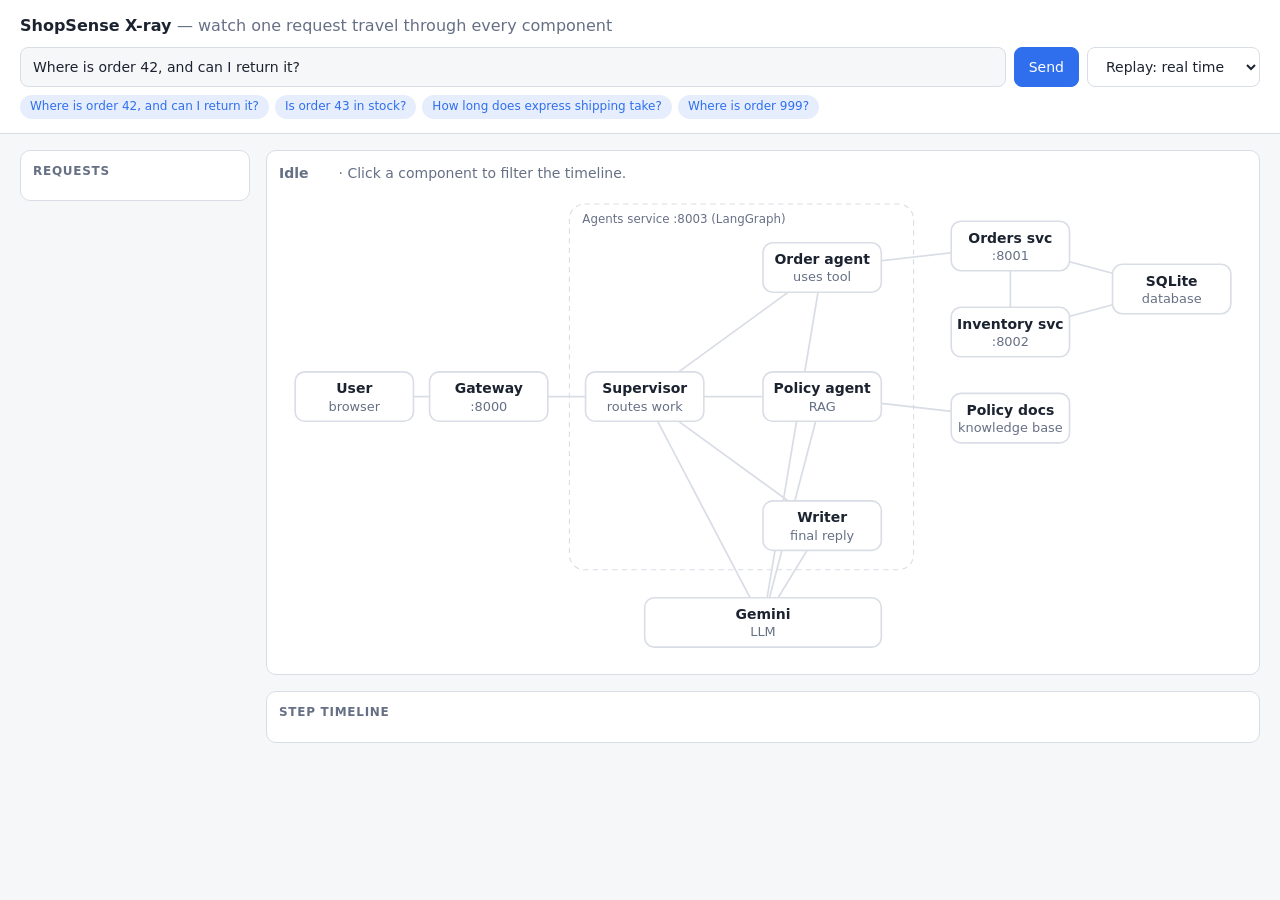
==== ui/index.html @ 1c5dbb37 "feat(ui): show the OpenTelemetry trace id with an open-in-Grafana link" ====
<!doctype html>
<html lang="en">
<head>
<meta charset="utf-8">
<meta name="viewport" content="width=device-width, initial-scale=1">
<title>ShopSense X-ray</title>
<style>
  :root {
    --bg: #f6f7f9; --panel: #ffffff; --ink: #1c2330; --muted: #667085; --line: #d9dde5;
    --accent: #2f6fed; --accent-soft: #e6eefd; --ok: #1a8f5b; --ok-soft: #e3f5ec;
    --err: #c8372d; --err-soft: #fdeceb; --warn: #b7791f;
  }
  @media (prefers-color-scheme: dark) {
    :root {
      --bg: #12151b; --panel: #1b1f27; --ink: #e6e9ef; --muted: #98a1b3; --line: #313845;
      --accent: #6a9bff; --accent-soft: #1e2b47; --ok: #4cc38a; --ok-soft: #173326;
      --err: #ff7b72; --err-soft: #3a1f1d; --warn: #e3b341;
    }
  }
  * { box-sizing: border-box; }
  body { margin: 0; background: var(--bg); color: var(--ink);
         font: 14px/1.45 system-ui, -apple-system, "Segoe UI", sans-serif; }
  header { padding: 14px 20px; background: var(--panel); border-bottom: 1px solid var(--line); }
  h1 { font-size: 16px; margin: 0 0 10px; }
  h1 span { color: var(--muted); font-weight: 400; }
  form { display: flex; gap: 8px; flex-wrap: wrap; }
  input[type=text] { flex: 1 1 320px; padding: 9px 12px; border-radius: 8px; border: 1px solid var(--line);
                     background: var(--bg); color: var(--ink); font: inherit; }
  button, select { padding: 9px 14px; border-radius: 8px; border: 1px solid var(--line);
                   background: var(--panel); color: var(--ink); font: inherit; cursor: pointer; }
  button.primary { background: var(--accent); border-color: var(--accent); color: #fff; }
  button:disabled { opacity: .55; cursor: default; }
  .chips { margin-top: 8px; display: flex; gap: 6px; flex-wrap: wrap; }
  .chip { font-size: 12px; padding: 3px 10px; border-radius: 99px; background: var(--accent-soft);
          color: var(--accent); border: 0; cursor: pointer; }
  main { display: grid; grid-template-columns: 230px 1fr; gap: 16px; padding: 16px 20px; align-items: start; }
  @media (max-width: 860px) { main { grid-template-columns: 1fr; } }
  .panel { background: var(--panel); border: 1px solid var(--line); border-radius: 10px; padding: 12px; }
  .panel h2 { font-size: 12px; text-transform: uppercase; letter-spacing: .06em; color: var(--muted); margin: 0 0 8px; }
  #history { list-style: none; margin: 0; padding: 0; max-height: 70vh; overflow: auto; }
  #history li { padding: 7px 8px; border-radius: 6px; cursor: pointer; border: 1px solid transparent; }
  #history li:hover { background: var(--bg); }
  #history li.current { background: var(--accent-soft); border-color: var(--accent); }
  #history small { color: var(--muted); display: block; }
  .stack { display: grid; gap: 16px; min-width: 0; }
  .bar { display: flex; gap: 10px; align-items: center; flex-wrap: wrap; margin-bottom: 6px; color: var(--muted); }
  #status { font-weight: 600; }
  svg { width: 100%; height: auto; display: block; }
  .group { fill: none; stroke: var(--line); stroke-dasharray: 5 4; }
  .group-label { fill: var(--muted); font-size: 11px; }
  .edge { stroke: var(--line); stroke-width: 1.6; fill: none; }
  .edge.hot { stroke: var(--accent); stroke-width: 2.4; }
  .edge.now { stroke-dasharray: 6 5; animation: flow .5s linear infinite; }
  @keyframes flow { to { stroke-dashoffset: -11; } }
  .node rect { fill: var(--panel); stroke: var(--line); stroke-width: 1.5; rx: 9; transition: all .2s; }
  .node text { fill: var(--muted); font-size: 12px; text-anchor: middle; pointer-events: none; }
  .node text.t { fill: var(--ink); font-weight: 600; font-size: 13px; }
  .node { cursor: pointer; }
  .node.done rect { fill: var(--ok-soft); stroke: var(--ok); }
  .node.active rect { fill: var(--accent-soft); stroke: var(--accent); stroke-width: 2.5; animation: pulse 1s ease-in-out infinite; }
  .node.error rect { fill: var(--err-soft); stroke: var(--err); }
  .node.filter rect { stroke-width: 3; stroke: var(--warn); }
  @keyframes pulse { 50% { stroke-opacity: .35; } }
  #answer { display: none; border-left: 4px solid var(--ok); }
  #answer.error { border-color: var(--err); }
  #answer p { margin: 0; white-space: pre-wrap; }
  #timeline { display: grid; gap: 6px; }
  details.card { border: 1px solid var(--line); border-left: 4px solid var(--line); border-radius: 8px; background: var(--bg); }
  details.card.running { border-left-color: var(--accent); }
  details.card.finished { border-left-color: var(--ok); }
  details.card.failed { border-left-color: var(--err); }
  details.card.hidden { display: none; }
  details.card summary { padding: 7px 10px; cursor: pointer; display: flex; gap: 10px; align-items: baseline; flex-wrap: wrap; }
  .t0 { color: var(--muted); font-variant-numeric: tabular-nums; min-width: 52px; }
  .who { font-weight: 600; }
  .badge { font-size: 11px; padding: 1px 8px; border-radius: 99px; background: var(--accent-soft); color: var(--accent); }
  .badge.next { background: var(--ok-soft); color: var(--ok); font-size: 12px; font-weight: 600; }
  .dur { color: var(--muted); margin-left: auto; font-variant-numeric: tabular-nums; }
  .sum { color: var(--muted); flex-basis: 100%; padding-left: 62px; overflow-wrap: anywhere; }
  .detail { padding: 0 10px 10px; display: grid; gap: 8px; }
  .detail h3 { margin: 0; font-size: 11px; text-transform: uppercase; letter-spacing: .06em; color: var(--muted); }
  pre { margin: 0; padding: 8px; background: var(--panel); border: 1px solid var(--line); border-radius: 6px;
        overflow: auto; max-height: 260px; font-size: 12px; white-space: pre-wrap; overflow-wrap: anywhere; }
  .empty { color: var(--muted); padding: 8px; }
</style>
</head>
<body>
<header>
  <h1>ShopSense X-ray <span>— watch one request travel through every component</span></h1>
  <form id="ask">
    <input id="q" type="text" placeholder="Ask a support question…" value="Where is order 42, and can I return it?" autocomplete="off">
    <button class="primary" id="go" type="submit">Send</button>
    <select id="speed" title="Replay speed">
      <option value="0">Replay: instant</option>
      <option value="1" selected>Replay: real time</option>
      <option value="3">Replay: slow (3×)</option>
    </select>
  </form>
  <div class="chips" id="chips"></div>
</header>

<main>
  <aside class="panel">
    <h2>Requests</h2>
    <ul id="history"></ul>
  </aside>

  <div class="stack">
    <section class="panel">
      <div class="bar"><span id="status">Idle</span><span id="clock"></span><span id="trace"></span>
        <span>· Click a component to filter the timeline.</span></div>
      <svg id="graph" viewBox="0 0 900 440" role="img" aria-label="Architecture graph"></svg>
    </section>

    <section class="panel" id="answer"><h2 id="answer-title">Final answer</h2><p id="answer-text"></p></section>

    <section class="panel">
      <h2>Step timeline</h2>
      <div id="timeline"><div class="empty">Send a question to see each step appear here.</div></div>
    </section>
  </div>
</main>

<script>
// ---------- Static description of the architecture (ids match the `component` field of events) ----------
const NODES = {
  user:         { x: 15,  y: 170, label: "User",          sub: "browser" },
  gateway:      { x: 140, y: 170, label: "Gateway",       sub: ":8000" },
  supervisor:   { x: 285, y: 170, label: "Supervisor",    sub: "routes work" },
  order_agent:  { x: 450, y: 50,  label: "Order agent",   sub: "uses tool" },
  policy_agent: { x: 450, y: 170, label: "Policy agent",  sub: "RAG" },
  writer:       { x: 450, y: 290, label: "Writer",        sub: "final reply" },
  gemini:       { x: 340, y: 380, label: "Gemini",        sub: "LLM", wide: true },
  kb:           { x: 625, y: 190, label: "Policy docs",   sub: "knowledge base" },
  orders:       { x: 625, y: 30,  label: "Orders svc",    sub: ":8001" },
  inventory:    { x: 625, y: 110, label: "Inventory svc", sub: ":8002" },
  sqlite:       { x: 775, y: 70,  label: "SQLite",        sub: "database" },
};
const W = 110, H = 46;
const EDGES = [
  "user>gateway", "gateway>supervisor", "supervisor>order_agent", "supervisor>policy_agent", "supervisor>writer",
  "order_agent>orders", "orders>inventory", "orders>sqlite", "inventory>sqlite", "policy_agent>kb",
  "supervisor>gemini", "order_agent>gemini", "policy_agent>gemini", "writer>gemini",
];
const KIND_LABEL = { step_start: "step", step_end: "step", step_error: "error", llm_call: "LLM call",
                     tool_call: "tool call", retrieval: "retrieval", db_read: "DB read",
                     request_done: "done", request_error: "failed" };

const GRAFANA = "http://localhost:3000";   // Grafana runs in Docker on this computer (Phase 2)
const $ = (id) => document.getElementById(id);
const svgNS = "http://www.w3.org/2000/svg";
const sleep = (ms) => new Promise((r) => setTimeout(r, ms));
const center = (id) => { const n = NODES[id], w = n.wide ? 220 : W; return [n.x + w / 2, n.y + H / 2]; };

// ---------- Graph drawing ----------
function el(name, attrs = {}, parent) {
  const e = document.createElementNS(svgNS, name);
  for (const [k, v] of Object.entries(attrs)) e.setAttribute(k, v);
  if (parent) parent.appendChild(e);
  return e;
}
function drawGraph() {
  const svg = $("graph"); svg.replaceChildren();
  el("rect", { class: "group", x: 270, y: 14, width: 320, height: 340, rx: 14 }, svg);
  el("text", { class: "group-label", x: 282, y: 32 }, svg).textContent = "Agents service  :8003  (LangGraph)";
  for (const key of EDGES) {
    const [a, b] = key.split(">"), [x1, y1] = center(a), [x2, y2] = center(b);
    el("line", { class: "edge", id: "edge-" + key.replace(">", "-"), x1, y1, x2, y2 }, svg);
  }
  for (const [id, n] of Object.entries(NODES)) {
    const g = el("g", { class: "node", id: "node-" + id }, svg);
    const w = n.wide ? 220 : W;
    el("rect", { x: n.x, y: n.y, width: w, height: H }, g);
    el("text", { class: "t", x: n.x + w / 2, y: n.y + 20 }, g).textContent = n.label;
    el("text", { x: n.x + w / 2, y: n.y + 36 }, g).textContent = n.sub;
    g.addEventListener("click", () => toggleFilter(id));
  }
}
function lightEdge(from, to) {
  if (!from || !to) return;
  const e = $("edge-" + from + "-" + to) || $("edge-" + to + "-" + from);
  if (!e) return;
  e.classList.add("hot", "now");
  setTimeout(() => e.classList.remove("now"), 1400);
}
function nodeState(id, state, on = true) { $("node-" + id)?.classList.toggle(state, on); }

// ---------- View state for one request ----------
let view = null;
function resetView(question) {
  view = { t0: null, running: {}, cards: {}, filter: null, question };
  drawGraph();
  $("timeline").replaceChildren();
  $("answer").style.display = "none"; $("answer").classList.remove("error");
  $("clock").textContent = ""; $("trace").replaceChildren();
}
function toggleFilter(id) {
  view.filter = view.filter === id ? null : id;
  document.querySelectorAll(".node").forEach((n) => n.classList.toggle("filter", n.id === "node-" + view.filter));
  document.querySelectorAll("details.card").forEach((c) => c.classList.toggle("hidden", !!view.filter && c.dataset.component !== view.filter));
}

// ---------- Timeline cards ----------
const pretty = (o) => JSON.stringify(o, null, 2);
const clip = (s, n = 140) => (s.length > n ? s.slice(0, n) + "…" : s);

function section(title, obj) {
  const wrap = document.createElement("div");
  const h = document.createElement("h3"); h.textContent = title;
  const pre = document.createElement("pre"); pre.textContent = pretty(obj);
  wrap.append(h, pre); return wrap;
}
function makeCard(ev) {
  const d = document.createElement("details"); d.className = "card running"; d.dataset.component = ev.component;
  const s = document.createElement("summary");
  s.innerHTML = '<span class="t0"></span><span class="who"></span><span class="badge"></span><span class="dur"></span><span class="sum"></span>';
  const body = document.createElement("div"); body.className = "detail";
  d.append(s, body);
  $("timeline").appendChild(d);
  d.scrollIntoView({ block: "nearest" });
  return d;
}
function fillCard(card, ev, inputPayload) {
  const q = (c) => card.querySelector(c);
  q(".t0").textContent = "+" + ((ev.ts - view.t0)).toFixed(2) + "s";
  q(".who").textContent = NODES[ev.component]?.label ?? ev.component;
  q(".badge").textContent = KIND_LABEL[ev.kind] ?? ev.kind;
  q(".dur").textContent = ev.duration_ms != null ? Math.round(ev.duration_ms) + " ms" : "";
  const p = ev.payload || {};
  q(".sum").textContent = clip(p.summary || p.answer || p.error || "");
  if (ev.component === "supervisor" && p.next_step) {
    const b = document.createElement("span"); b.className = "badge next"; b.textContent = "→ " + p.next_step;
    q(".badge").after(b);
  }
  const body = card.querySelector(".detail"); body.replaceChildren();
  if (inputPayload) body.appendChild(section("Input", inputPayload));
  body.appendChild(section(inputPayload ? "Output" : "Data", p));
  if (ev.caller) { const c = document.createElement("h3"); c.textContent = "Called by: " + ev.caller; body.appendChild(c); }
}

// ---------- Link to the OpenTelemetry trace of this request ----------
function showTrace(traceId) {
  const pane = { a: { datasource: "tempo", range: { from: "now-6h", to: "now" },
    queries: [{ refId: "A", datasource: { type: "tempo", uid: "tempo" }, queryType: "traceql", query: traceId }] } };
  const url = GRAFANA + "/explore?schemaVersion=1&orgId=1&panes=" + encodeURIComponent(JSON.stringify(pane));
  const a = document.createElement("a");
  a.href = url; a.target = "_blank"; a.rel = "noopener";
  a.textContent = "trace " + traceId.slice(0, 8) + "… ↗ open in Grafana";
  $("trace").replaceChildren(" · ", a);
}

// ---------- Apply one event to the view ----------
function apply(ev) {
  if (view.t0 === null) view.t0 = ev.ts;
  $("clock").textContent = "elapsed " + (ev.ts - view.t0).toFixed(2) + "s";
  const id = ev.component;
  if (ev.payload && ev.payload.trace_id) showTrace(ev.payload.trace_id);
  lightEdge(ev.caller, id);

  if (ev.kind === "step_start") {
    view.running[id] = (view.running[id] || 0) + 1;
    nodeState(id, "active");
    const card = makeCard(ev); view.cards[ev.span_id] = { card, input: ev.payload };
    fillCard(card, ev, null); card.querySelector(".dur").textContent = "running…";
    if (view.filter && view.filter !== id) card.classList.add("hidden");
  } else if (ev.kind === "step_end" || ev.kind === "step_error") {
    const failed = ev.kind === "step_error";
    view.running[id] = Math.max(0, (view.running[id] || 1) - 1);
    if (!view.running[id]) nodeState(id, "active", false);
    nodeState(id, failed ? "error" : "done");
    const entry = view.cards[ev.span_id];
    if (entry) {
      entry.card.classList.remove("running"); entry.card.classList.add(failed ? "failed" : "finished");
      fillCard(entry.card, ev, entry.input);
    }
  } else if (ev.kind === "request_done") {
    nodeState("user", "done");
    $("answer-title").textContent = "Final answer"; $("answer-text").textContent = ev.payload.answer;
    $("answer").style.display = "block";
  } else if (ev.kind === "request_error") {
    $("answer-title").textContent = "Request failed"; $("answer-text").textContent = ev.payload.error;
    $("answer").classList.add("error"); $("answer").style.display = "block";
  } else {   // llm_call, tool_call, retrieval, db_read: instant events
    nodeState(id, "done");
    const card = makeCard(ev); card.classList.replace("running", "finished");
    fillCard(card, ev, null);
    if (view.filter && view.filter !== id) card.classList.add("hidden");
  }
}

// ---------- Live stream and replay ----------
let currentId = null, runToken = 0;

function setStatus(text) { $("status").textContent = text; }

function startLive(requestId, question) {
  const token = ++runToken; currentId = requestId; resetView(question);
  setStatus("Live…"); markCurrent();
  const es = new EventSource("/events/" + requestId + "/stream");
  es.onmessage = (m) => {
    if (token !== runToken) { es.close(); return; }
    const ev = JSON.parse(m.data); apply(ev);
    if (ev.kind === "request_done" || ev.kind === "request_error") {
      setStatus(ev.kind === "request_done" ? "Finished" : "Failed"); loadHistory();
      // Stragglers from other services can still arrive; the server stops the stream shortly after.
      setTimeout(() => es.close(), 3000);
    }
  };
}

async function replay(requestId, question) {
  const token = ++runToken; currentId = requestId; resetView(question); markCurrent();
  const events = await (await fetch("/requests/" + requestId + "/events")).json();
  events.sort((a, b) => a.ts - b.ts);                     // events from different services can arrive out of order
  const scale = Number($("speed").value); setStatus("Replaying…");
  let prev = events[0]?.ts;
  for (const ev of events) {
    if (token !== runToken) return;                       // a newer run took over
    if (scale > 0) await sleep(Math.min((ev.ts - prev) * 1000 * scale, 2500));
    prev = ev.ts; apply(ev);
  }
  setStatus("Replay finished");
}

async function loadHistory() {
  const list = await (await fetch("/requests")).json();
  const ul = $("history"); ul.replaceChildren();
  for (const r of list) {
    const li = document.createElement("li"); li.dataset.id = r.request_id;
    li.innerHTML = "<span></span><small></small>";
    li.firstChild.textContent = clip(r.question || "(no question)", 48);
    li.lastChild.textContent = r.request_id + " · " + r.events + " events" + (r.finished ? "" : " · running");
    li.onclick = () => replay(r.request_id, r.question);
    ul.appendChild(li);
  }
  markCurrent();
}
function markCurrent() {
  document.querySelectorAll("#history li").forEach((li) => li.classList.toggle("current", li.dataset.id === currentId));
}

// ---------- Wiring ----------
$("ask").addEventListener("submit", async (e) => {
  e.preventDefault();
  const question = $("q").value.trim(); if (question.length < 3) return;
  const requestId = "r" + Math.random().toString(36).slice(2, 8);
  startLive(requestId, question);                         // open the stream FIRST…
  $("go").disabled = true;
  try {
    const res = await fetch("/support", { method: "POST", headers: { "Content-Type": "application/json" },
                                          body: JSON.stringify({ question, request_id: requestId }) });
    if (!res.ok) setStatus("Failed (" + res.status + ")");
  } catch { setStatus("Network error"); }
  finally { $("go").disabled = false; loadHistory(); }  // …then send the request
});
for (const text of ["Where is order 42, and can I return it?", "Is order 43 in stock?", "How long does express shipping take?", "Where is order 999?"]) {
  const b = document.createElement("button"); b.type = "button"; b.className = "chip"; b.textContent = text;
  b.onclick = () => { $("q").value = text; $("q").focus(); };
  $("chips").appendChild(b);
}
resetView(""); loadHistory();
</script>
</body>
</html>
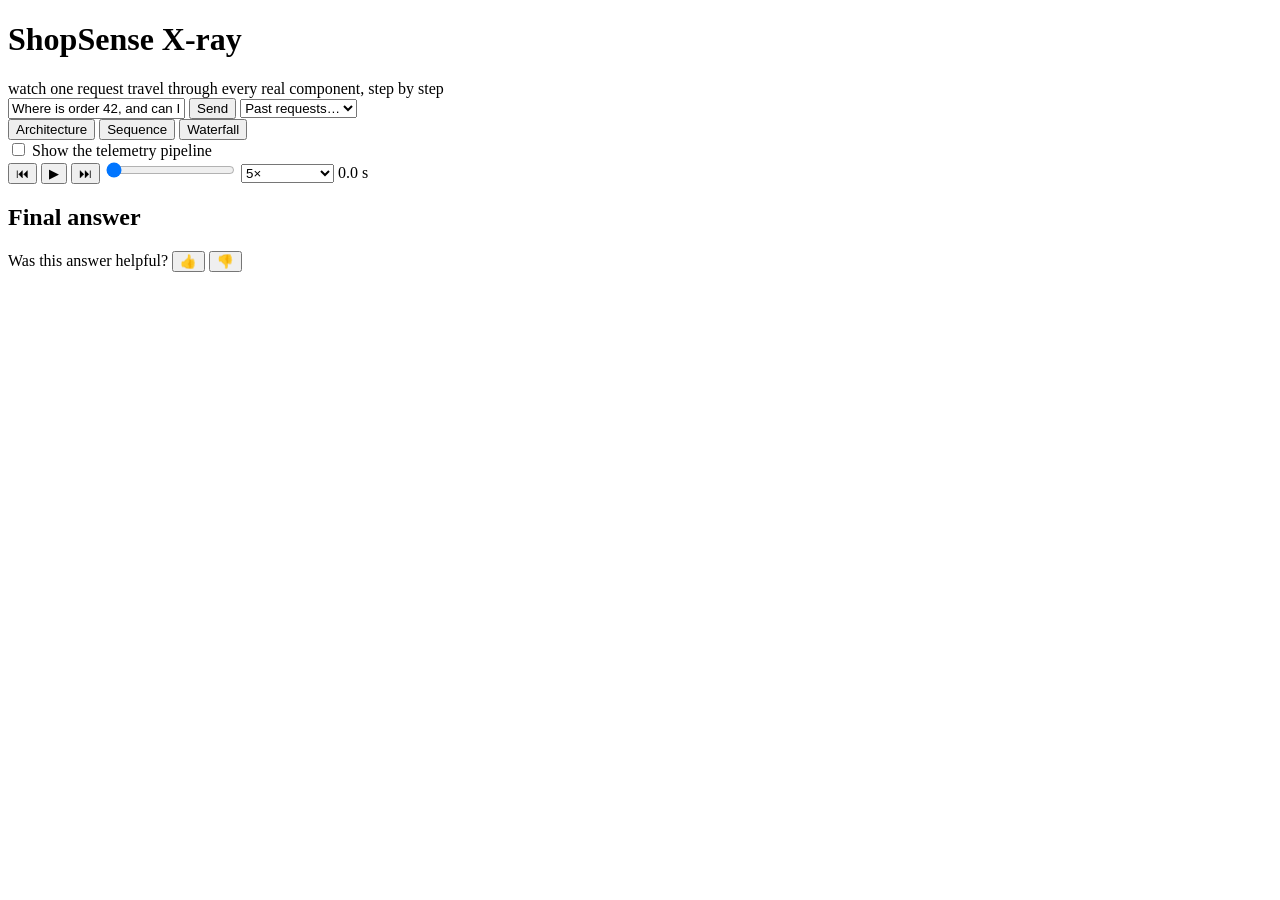
==== commit da42b1e9: "feat(ui-v2): X-ray v2 replaces the original page (the original stays in git history)" ====
--- a/ui/index.html
+++ b/ui/index.html
@@ -4,361 +4,64 @@
 <meta charset="utf-8">
 <meta name="viewport" content="width=device-width, initial-scale=1">
 <title>ShopSense X-ray</title>
-<style>
-  :root {
-    --bg: #f6f7f9; --panel: #ffffff; --ink: #1c2330; --muted: #667085; --line: #d9dde5;
-    --accent: #2f6fed; --accent-soft: #e6eefd; --ok: #1a8f5b; --ok-soft: #e3f5ec;
-    --err: #c8372d; --err-soft: #fdeceb; --warn: #b7791f;
-  }
-  @media (prefers-color-scheme: dark) {
-    :root {
-      --bg: #12151b; --panel: #1b1f27; --ink: #e6e9ef; --muted: #98a1b3; --line: #313845;
-      --accent: #6a9bff; --accent-soft: #1e2b47; --ok: #4cc38a; --ok-soft: #173326;
-      --err: #ff7b72; --err-soft: #3a1f1d; --warn: #e3b341;
-    }
-  }
-  * { box-sizing: border-box; }
-  body { margin: 0; background: var(--bg); color: var(--ink);
-         font: 14px/1.45 system-ui, -apple-system, "Segoe UI", sans-serif; }
-  header { padding: 14px 20px; background: var(--panel); border-bottom: 1px solid var(--line); }
-  h1 { font-size: 16px; margin: 0 0 10px; }
-  h1 span { color: var(--muted); font-weight: 400; }
-  form { display: flex; gap: 8px; flex-wrap: wrap; }
-  input[type=text] { flex: 1 1 320px; padding: 9px 12px; border-radius: 8px; border: 1px solid var(--line);
-                     background: var(--bg); color: var(--ink); font: inherit; }
-  button, select { padding: 9px 14px; border-radius: 8px; border: 1px solid var(--line);
-                   background: var(--panel); color: var(--ink); font: inherit; cursor: pointer; }
-  button.primary { background: var(--accent); border-color: var(--accent); color: #fff; }
-  button:disabled { opacity: .55; cursor: default; }
-  .chips { margin-top: 8px; display: flex; gap: 6px; flex-wrap: wrap; }
-  .chip { font-size: 12px; padding: 3px 10px; border-radius: 99px; background: var(--accent-soft);
-          color: var(--accent); border: 0; cursor: pointer; }
-  main { display: grid; grid-template-columns: 230px 1fr; gap: 16px; padding: 16px 20px; align-items: start; }
-  @media (max-width: 860px) { main { grid-template-columns: 1fr; } }
-  .panel { background: var(--panel); border: 1px solid var(--line); border-radius: 10px; padding: 12px; }
-  .panel h2 { font-size: 12px; text-transform: uppercase; letter-spacing: .06em; color: var(--muted); margin: 0 0 8px; }
-  #history { list-style: none; margin: 0; padding: 0; max-height: 70vh; overflow: auto; }
-  #history li { padding: 7px 8px; border-radius: 6px; cursor: pointer; border: 1px solid transparent; }
-  #history li:hover { background: var(--bg); }
-  #history li.current { background: var(--accent-soft); border-color: var(--accent); }
-  #history small { color: var(--muted); display: block; }
-  .stack { display: grid; gap: 16px; min-width: 0; }
-  .bar { display: flex; gap: 10px; align-items: center; flex-wrap: wrap; margin-bottom: 6px; color: var(--muted); }
-  #status { font-weight: 600; }
-  svg { width: 100%; height: auto; display: block; }
-  .group { fill: none; stroke: var(--line); stroke-dasharray: 5 4; }
-  .group-label { fill: var(--muted); font-size: 11px; }
-  .edge { stroke: var(--line); stroke-width: 1.6; fill: none; }
-  .edge.hot { stroke: var(--accent); stroke-width: 2.4; }
-  .edge.now { stroke-dasharray: 6 5; animation: flow .5s linear infinite; }
-  @keyframes flow { to { stroke-dashoffset: -11; } }
-  .node rect { fill: var(--panel); stroke: var(--line); stroke-width: 1.5; rx: 9; transition: all .2s; }
-  .node text { fill: var(--muted); font-size: 12px; text-anchor: middle; pointer-events: none; }
-  .node text.t { fill: var(--ink); font-weight: 600; font-size: 13px; }
-  .node { cursor: pointer; }
-  .node.done rect { fill: var(--ok-soft); stroke: var(--ok); }
-  .node.active rect { fill: var(--accent-soft); stroke: var(--accent); stroke-width: 2.5; animation: pulse 1s ease-in-out infinite; }
-  .node.error rect { fill: var(--err-soft); stroke: var(--err); }
-  .node.filter rect { stroke-width: 3; stroke: var(--warn); }
-  @keyframes pulse { 50% { stroke-opacity: .35; } }
-  #answer { display: none; border-left: 4px solid var(--ok); }
-  #answer.error { border-color: var(--err); }
-  #answer p { margin: 0; white-space: pre-wrap; }
-  #timeline { display: grid; gap: 6px; }
-  details.card { border: 1px solid var(--line); border-left: 4px solid var(--line); border-radius: 8px; background: var(--bg); }
-  details.card.running { border-left-color: var(--accent); }
-  details.card.finished { border-left-color: var(--ok); }
-  details.card.failed { border-left-color: var(--err); }
-  details.card.hidden { display: none; }
-  details.card summary { padding: 7px 10px; cursor: pointer; display: flex; gap: 10px; align-items: baseline; flex-wrap: wrap; }
-  .t0 { color: var(--muted); font-variant-numeric: tabular-nums; min-width: 52px; }
-  .who { font-weight: 600; }
-  .badge { font-size: 11px; padding: 1px 8px; border-radius: 99px; background: var(--accent-soft); color: var(--accent); }
-  .badge.next { background: var(--ok-soft); color: var(--ok); font-size: 12px; font-weight: 600; }
-  .dur { color: var(--muted); margin-left: auto; font-variant-numeric: tabular-nums; }
-  .sum { color: var(--muted); flex-basis: 100%; padding-left: 62px; overflow-wrap: anywhere; }
-  .detail { padding: 0 10px 10px; display: grid; gap: 8px; }
-  .detail h3 { margin: 0; font-size: 11px; text-transform: uppercase; letter-spacing: .06em; color: var(--muted); }
-  pre { margin: 0; padding: 8px; background: var(--panel); border: 1px solid var(--line); border-radius: 6px;
-        overflow: auto; max-height: 260px; font-size: 12px; white-space: pre-wrap; overflow-wrap: anywhere; }
-  .empty { color: var(--muted); padding: 8px; }
-</style>
+<link rel="stylesheet" href="/style.css">
 </head>
 <body>
 <header>
-  <h1>ShopSense X-ray <span>— watch one request travel through every component</span></h1>
+  <div class="title">
+    <h1>ShopSense X-ray</h1>
+    <span class="muted">watch one request travel through every real component, step by step</span>
+  </div>
   <form id="ask">
-    <input id="q" type="text" placeholder="Ask a support question…" value="Where is order 42, and can I return it?" autocomplete="off">
-    <button class="primary" id="go" type="submit">Send</button>
-    <select id="speed" title="Replay speed">
-      <option value="0">Replay: instant</option>
-      <option value="1" selected>Replay: real time</option>
-      <option value="3">Replay: slow (3×)</option>
-    </select>
+    <input id="q" type="text" placeholder="Ask a support question…" value="Where is order 42, and can I return it?" autocomplete="off" aria-label="Your question">
+    <button class="btn primary" id="go" type="submit">Send</button>
+    <select id="history-select" class="btn" aria-label="Replay a past request" title="Replay a past request"><option value="">Past requests…</option></select>
   </form>
   <div class="chips" id="chips"></div>
 </header>
 
-<main>
-  <aside class="panel">
-    <h2>Requests</h2>
-    <ul id="history"></ul>
-  </aside>
+<div class="layout">
+  <main>
+    <section class="panel" id="summary" aria-label="Summary of this request"></section>
+    <div id="caption" class="hidden" aria-live="polite"></div>
 
-  <div class="stack">
-    <section class="panel">
-      <div class="bar"><span id="status">Idle</span><span id="clock"></span><span id="trace"></span>
-        <span>· Click a component to filter the timeline.</span></div>
-      <svg id="graph" viewBox="0 0 900 440" role="img" aria-label="Architecture graph"></svg>
+    <section class="panel" id="toolbar">
+      <div class="tabs" id="tabs" role="tablist" aria-label="Choose a view">
+        <button role="tab" data-view="architecture" aria-selected="false" title="The components and the lines between them">Architecture</button>
+        <button role="tab" data-view="sequence" aria-selected="true" title="Who called whom, in order, with timings">Sequence</button>
+        <button role="tab" data-view="waterfall" aria-selected="false" title="Every step as a bar on a shared time axis">Waterfall</button>
+      </div>
+      <label class="opt hidden" id="opt-telemetry-wrap"><input type="checkbox" id="opt-telemetry"> Show the telemetry pipeline</label>
+      <div id="playback">
+        <button class="btn small" id="back" title="Previous call" aria-label="Previous call">⏮</button>
+        <button class="btn small" id="play" title="Play / pause the replay" aria-label="Play or pause">▶</button>
+        <button class="btn small" id="step" title="Next call" aria-label="Next call">⏭</button>
+        <input type="range" id="scrub" min="0" max="1" value="0" aria-label="Replay position">
+        <select id="speed" aria-label="Replay speed" title="Replay speed">
+          <option value="1">1× real time</option>
+          <option value="5" selected>5×</option>
+          <option value="20">20×</option>
+        </select>
+        <span id="clock">0.0 s</span>
+      </div>
     </section>
 
-    <section class="panel" id="answer"><h2 id="answer-title">Final answer</h2><p id="answer-text"></p></section>
+    <div class="workspace">
+      <section class="panel" id="stage" tabindex="0" aria-label="Visualisation of the request"></section>
+      <aside class="panel" id="drawer" aria-live="polite"></aside>
+    </div>
 
-    <section class="panel">
-      <h2>Step timeline</h2>
-      <div id="timeline"><div class="empty">Send a question to see each step appear here.</div></div>
+    <section class="panel hidden" id="answer">
+      <h2 id="answer-title">Final answer</h2>
+      <p id="answer-text"></p>
+      <div class="meta" id="answer-meta"></div>
+      <div id="feedback"><span class="muted">Was this answer helpful?</span>
+        <button class="btn small" type="button" id="fb-up" title="Helpful">👍</button>
+        <button class="btn small" type="button" id="fb-down" title="Not helpful">👎</button>
+        <span class="muted" id="fb-msg"></span></div>
     </section>
-  </div>
-</main>
-
-<script>
-// ---------- Static description of the architecture (ids match the `component` field of events) ----------
-const NODES = {
-  user:         { x: 15,  y: 170, label: "User",          sub: "browser" },
-  gateway:      { x: 140, y: 170, label: "Gateway",       sub: ":8000" },
-  supervisor:   { x: 285, y: 170, label: "Supervisor",    sub: "routes work" },
-  order_agent:  { x: 450, y: 50,  label: "Order agent",   sub: "uses tool" },
-  policy_agent: { x: 450, y: 170, label: "Policy agent",  sub: "RAG" },
-  writer:       { x: 450, y: 290, label: "Writer",        sub: "final reply" },
-  gemini:       { x: 340, y: 380, label: "Gemini",        sub: "LLM", wide: true },
-  kb:           { x: 625, y: 190, label: "Policy docs",   sub: "knowledge base" },
-  orders:       { x: 625, y: 30,  label: "Orders svc",    sub: ":8001" },
-  inventory:    { x: 625, y: 110, label: "Inventory svc", sub: ":8002" },
-  sqlite:       { x: 775, y: 70,  label: "SQLite",        sub: "database" },
-};
-const W = 110, H = 46;
-const EDGES = [
-  "user>gateway", "gateway>supervisor", "supervisor>order_agent", "supervisor>policy_agent", "supervisor>writer",
-  "order_agent>orders", "orders>inventory", "orders>sqlite", "inventory>sqlite", "policy_agent>kb",
-  "supervisor>gemini", "order_agent>gemini", "policy_agent>gemini", "writer>gemini",
-];
-const KIND_LABEL = { step_start: "step", step_end: "step", step_error: "error", llm_call: "LLM call",
-                     tool_call: "tool call", retrieval: "retrieval", db_read: "DB read",
-                     request_done: "done", request_error: "failed" };
-
-const GRAFANA = "http://localhost:3000";   // Grafana runs in Docker on this computer (Phase 2)
-const $ = (id) => document.getElementById(id);
-const svgNS = "http://www.w3.org/2000/svg";
-const sleep = (ms) => new Promise((r) => setTimeout(r, ms));
-const center = (id) => { const n = NODES[id], w = n.wide ? 220 : W; return [n.x + w / 2, n.y + H / 2]; };
-
-// ---------- Graph drawing ----------
-function el(name, attrs = {}, parent) {
-  const e = document.createElementNS(svgNS, name);
-  for (const [k, v] of Object.entries(attrs)) e.setAttribute(k, v);
-  if (parent) parent.appendChild(e);
-  return e;
-}
-function drawGraph() {
-  const svg = $("graph"); svg.replaceChildren();
-  el("rect", { class: "group", x: 270, y: 14, width: 320, height: 340, rx: 14 }, svg);
-  el("text", { class: "group-label", x: 282, y: 32 }, svg).textContent = "Agents service  :8003  (LangGraph)";
-  for (const key of EDGES) {
-    const [a, b] = key.split(">"), [x1, y1] = center(a), [x2, y2] = center(b);
-    el("line", { class: "edge", id: "edge-" + key.replace(">", "-"), x1, y1, x2, y2 }, svg);
-  }
-  for (const [id, n] of Object.entries(NODES)) {
-    const g = el("g", { class: "node", id: "node-" + id }, svg);
-    const w = n.wide ? 220 : W;
-    el("rect", { x: n.x, y: n.y, width: w, height: H }, g);
-    el("text", { class: "t", x: n.x + w / 2, y: n.y + 20 }, g).textContent = n.label;
-    el("text", { x: n.x + w / 2, y: n.y + 36 }, g).textContent = n.sub;
-    g.addEventListener("click", () => toggleFilter(id));
-  }
-}
-function lightEdge(from, to) {
-  if (!from || !to) return;
-  const e = $("edge-" + from + "-" + to) || $("edge-" + to + "-" + from);
-  if (!e) return;
-  e.classList.add("hot", "now");
-  setTimeout(() => e.classList.remove("now"), 1400);
-}
-function nodeState(id, state, on = true) { $("node-" + id)?.classList.toggle(state, on); }
-
-// ---------- View state for one request ----------
-let view = null;
-function resetView(question) {
-  view = { t0: null, running: {}, cards: {}, filter: null, question };
-  drawGraph();
-  $("timeline").replaceChildren();
-  $("answer").style.display = "none"; $("answer").classList.remove("error");
-  $("clock").textContent = ""; $("trace").replaceChildren();
-}
-function toggleFilter(id) {
-  view.filter = view.filter === id ? null : id;
-  document.querySelectorAll(".node").forEach((n) => n.classList.toggle("filter", n.id === "node-" + view.filter));
-  document.querySelectorAll("details.card").forEach((c) => c.classList.toggle("hidden", !!view.filter && c.dataset.component !== view.filter));
-}
-
-// ---------- Timeline cards ----------
-const pretty = (o) => JSON.stringify(o, null, 2);
-const clip = (s, n = 140) => (s.length > n ? s.slice(0, n) + "…" : s);
-
-function section(title, obj) {
-  const wrap = document.createElement("div");
-  const h = document.createElement("h3"); h.textContent = title;
-  const pre = document.createElement("pre"); pre.textContent = pretty(obj);
-  wrap.append(h, pre); return wrap;
-}
-function makeCard(ev) {
-  const d = document.createElement("details"); d.className = "card running"; d.dataset.component = ev.component;
-  const s = document.createElement("summary");
-  s.innerHTML = '<span class="t0"></span><span class="who"></span><span class="badge"></span><span class="dur"></span><span class="sum"></span>';
-  const body = document.createElement("div"); body.className = "detail";
-  d.append(s, body);
-  $("timeline").appendChild(d);
-  d.scrollIntoView({ block: "nearest" });
-  return d;
-}
-function fillCard(card, ev, inputPayload) {
-  const q = (c) => card.querySelector(c);
-  q(".t0").textContent = "+" + ((ev.ts - view.t0)).toFixed(2) + "s";
-  q(".who").textContent = NODES[ev.component]?.label ?? ev.component;
-  q(".badge").textContent = KIND_LABEL[ev.kind] ?? ev.kind;
-  q(".dur").textContent = ev.duration_ms != null ? Math.round(ev.duration_ms) + " ms" : "";
-  const p = ev.payload || {};
-  q(".sum").textContent = clip(p.summary || p.answer || p.error || "");
-  if (ev.component === "supervisor" && p.next_step) {
-    const b = document.createElement("span"); b.className = "badge next"; b.textContent = "→ " + p.next_step;
-    q(".badge").after(b);
-  }
-  const body = card.querySelector(".detail"); body.replaceChildren();
-  if (inputPayload) body.appendChild(section("Input", inputPayload));
-  body.appendChild(section(inputPayload ? "Output" : "Data", p));
-  if (ev.caller) { const c = document.createElement("h3"); c.textContent = "Called by: " + ev.caller; body.appendChild(c); }
-}
-
-// ---------- Link to the OpenTelemetry trace of this request ----------
-function showTrace(traceId) {
-  const pane = { a: { datasource: "tempo", range: { from: "now-6h", to: "now" },
-    queries: [{ refId: "A", datasource: { type: "tempo", uid: "tempo" }, queryType: "traceql", query: traceId }] } };
-  const url = GRAFANA + "/explore?schemaVersion=1&orgId=1&panes=" + encodeURIComponent(JSON.stringify(pane));
-  const a = document.createElement("a");
-  a.href = url; a.target = "_blank"; a.rel = "noopener";
-  a.textContent = "trace " + traceId.slice(0, 8) + "… ↗ open in Grafana";
-  $("trace").replaceChildren(" · ", a);
-}
-
-// ---------- Apply one event to the view ----------
-function apply(ev) {
-  if (view.t0 === null) view.t0 = ev.ts;
-  $("clock").textContent = "elapsed " + (ev.ts - view.t0).toFixed(2) + "s";
-  const id = ev.component;
-  if (ev.payload && ev.payload.trace_id) showTrace(ev.payload.trace_id);
-  lightEdge(ev.caller, id);
-
-  if (ev.kind === "step_start") {
-    view.running[id] = (view.running[id] || 0) + 1;
-    nodeState(id, "active");
-    const card = makeCard(ev); view.cards[ev.span_id] = { card, input: ev.payload };
-    fillCard(card, ev, null); card.querySelector(".dur").textContent = "running…";
-    if (view.filter && view.filter !== id) card.classList.add("hidden");
-  } else if (ev.kind === "step_end" || ev.kind === "step_error") {
-    const failed = ev.kind === "step_error";
-    view.running[id] = Math.max(0, (view.running[id] || 1) - 1);
-    if (!view.running[id]) nodeState(id, "active", false);
-    nodeState(id, failed ? "error" : "done");
-    const entry = view.cards[ev.span_id];
-    if (entry) {
-      entry.card.classList.remove("running"); entry.card.classList.add(failed ? "failed" : "finished");
-      fillCard(entry.card, ev, entry.input);
-    }
-  } else if (ev.kind === "request_done") {
-    nodeState("user", "done");
-    $("answer-title").textContent = "Final answer"; $("answer-text").textContent = ev.payload.answer;
-    $("answer").style.display = "block";
-  } else if (ev.kind === "request_error") {
-    $("answer-title").textContent = "Request failed"; $("answer-text").textContent = ev.payload.error;
-    $("answer").classList.add("error"); $("answer").style.display = "block";
-  } else {   // llm_call, tool_call, retrieval, db_read: instant events
-    nodeState(id, "done");
-    const card = makeCard(ev); card.classList.replace("running", "finished");
-    fillCard(card, ev, null);
-    if (view.filter && view.filter !== id) card.classList.add("hidden");
-  }
-}
-
-// ---------- Live stream and replay ----------
-let currentId = null, runToken = 0;
-
-function setStatus(text) { $("status").textContent = text; }
-
-function startLive(requestId, question) {
-  const token = ++runToken; currentId = requestId; resetView(question);
-  setStatus("Live…"); markCurrent();
-  const es = new EventSource("/events/" + requestId + "/stream");
-  es.onmessage = (m) => {
-    if (token !== runToken) { es.close(); return; }
-    const ev = JSON.parse(m.data); apply(ev);
-    if (ev.kind === "request_done" || ev.kind === "request_error") {
-      setStatus(ev.kind === "request_done" ? "Finished" : "Failed"); loadHistory();
-      // Stragglers from other services can still arrive; the server stops the stream shortly after.
-      setTimeout(() => es.close(), 3000);
-    }
-  };
-}
-
-async function replay(requestId, question) {
-  const token = ++runToken; currentId = requestId; resetView(question); markCurrent();
-  const events = await (await fetch("/requests/" + requestId + "/events")).json();
-  events.sort((a, b) => a.ts - b.ts);                     // events from different services can arrive out of order
-  const scale = Number($("speed").value); setStatus("Replaying…");
-  let prev = events[0]?.ts;
-  for (const ev of events) {
-    if (token !== runToken) return;                       // a newer run took over
-    if (scale > 0) await sleep(Math.min((ev.ts - prev) * 1000 * scale, 2500));
-    prev = ev.ts; apply(ev);
-  }
-  setStatus("Replay finished");
-}
-
-async function loadHistory() {
-  const list = await (await fetch("/requests")).json();
-  const ul = $("history"); ul.replaceChildren();
-  for (const r of list) {
-    const li = document.createElement("li"); li.dataset.id = r.request_id;
-    li.innerHTML = "<span></span><small></small>";
-    li.firstChild.textContent = clip(r.question || "(no question)", 48);
-    li.lastChild.textContent = r.request_id + " · " + r.events + " events" + (r.finished ? "" : " · running");
-    li.onclick = () => replay(r.request_id, r.question);
-    ul.appendChild(li);
-  }
-  markCurrent();
-}
-function markCurrent() {
-  document.querySelectorAll("#history li").forEach((li) => li.classList.toggle("current", li.dataset.id === currentId));
-}
-
-// ---------- Wiring ----------
-$("ask").addEventListener("submit", async (e) => {
-  e.preventDefault();
-  const question = $("q").value.trim(); if (question.length < 3) return;
-  const requestId = "r" + Math.random().toString(36).slice(2, 8);
-  startLive(requestId, question);                         // open the stream FIRST…
-  $("go").disabled = true;
-  try {
-    const res = await fetch("/support", { method: "POST", headers: { "Content-Type": "application/json" },
-                                          body: JSON.stringify({ question, request_id: requestId }) });
-    if (!res.ok) setStatus("Failed (" + res.status + ")");
-  } catch { setStatus("Network error"); }
-  finally { $("go").disabled = false; loadHistory(); }  // …then send the request
-});
-for (const text of ["Where is order 42, and can I return it?", "Is order 43 in stock?", "How long does express shipping take?", "Where is order 999?"]) {
-  const b = document.createElement("button"); b.type = "button"; b.className = "chip"; b.textContent = text;
-  b.onclick = () => { $("q").value = text; $("q").focus(); };
-  $("chips").appendChild(b);
-}
-resetView(""); loadHistory();
-</script>
+  </main>
+</div>
+<script type="module" src="/js/main.js"></script>
 </body>
 </html>
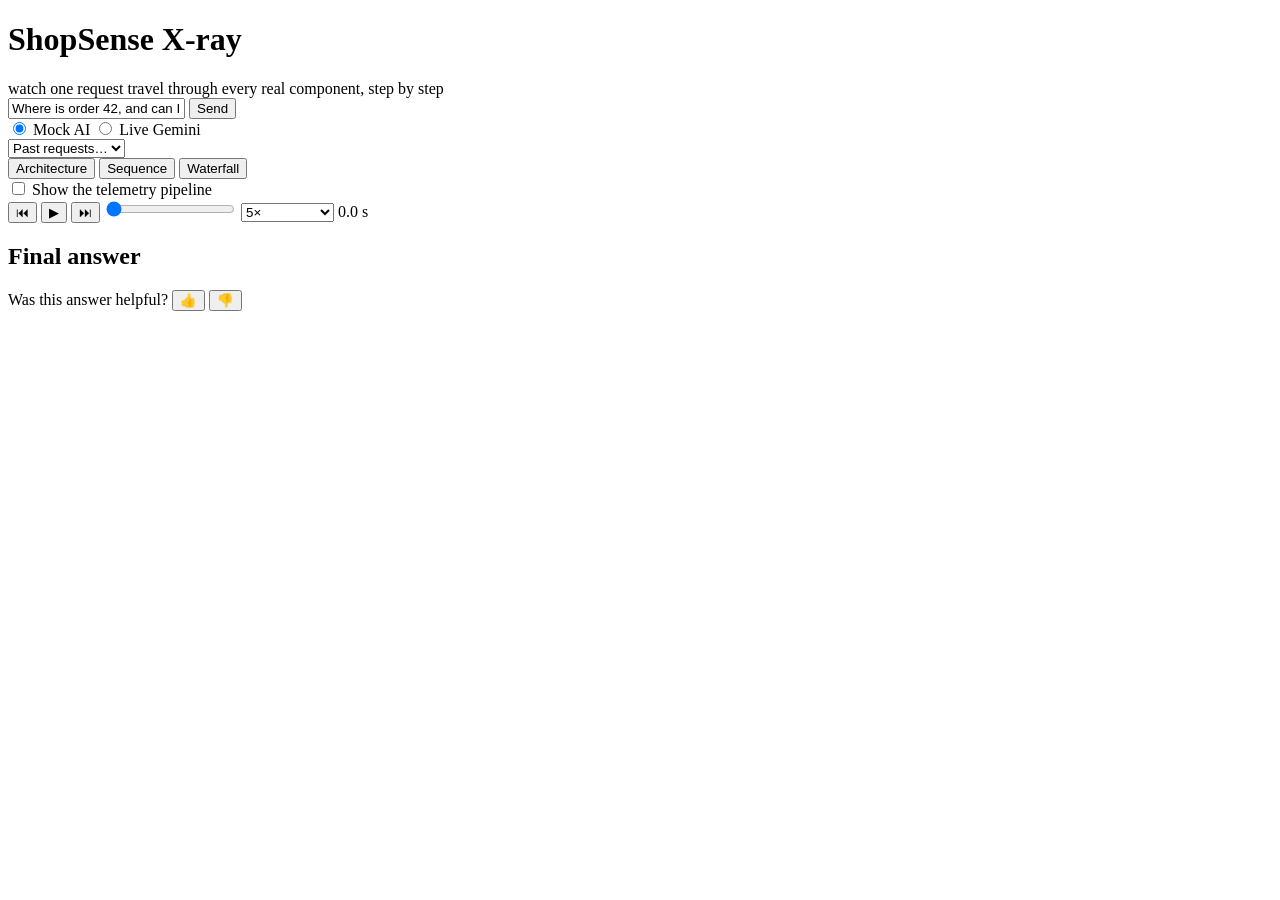
==== commit 06d2de51: "feat(mock-llm): run the whole system with no API key, switchable from the UI A built-in rule-based f" ====
--- a/ui/index.html
+++ b/ui/index.html
@@ -15,6 +15,10 @@
   <form id="ask">
     <input id="q" type="text" placeholder="Ask a support question…" value="Where is order 42, and can I return it?" autocomplete="off" aria-label="Your question">
     <button class="btn primary" id="go" type="submit">Send</button>
+    <div class="mode" id="mode" role="radiogroup" aria-label="Which AI answers">
+      <label id="mode-mock" title="A built-in stand-in for the AI: free and needs no API key. Everything else (the services, database, traces, metrics and logs) is real."><input type="radio" name="llm-mode" value="mock" checked> Mock AI</label>
+      <label id="mode-live" title="Calls the real Gemini model"><input type="radio" name="llm-mode" value="live"> Live Gemini</label>
+    </div>
     <select id="history-select" class="btn" aria-label="Replay a past request" title="Replay a past request"><option value="">Past requests…</option></select>
   </form>
   <div class="chips" id="chips"></div>
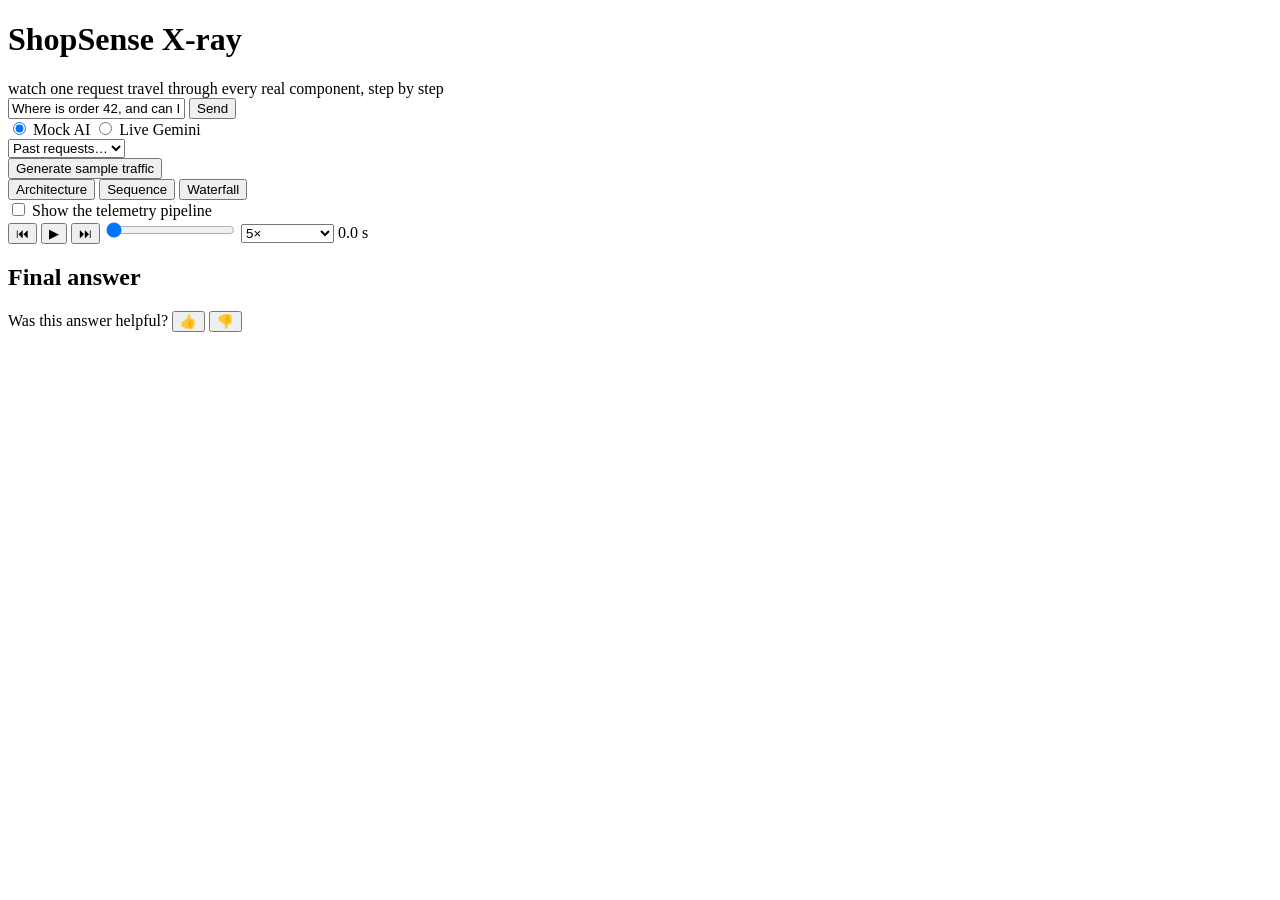
==== commit 2c388c56: "feat(traffic): 'Generate sample traffic' button so the dashboards have data One click sends 12 mock-" ====
--- a/ui/index.html
+++ b/ui/index.html
@@ -21,7 +21,13 @@
     </div>
     <select id="history-select" class="btn" aria-label="Replay a past request" title="Replay a past request"><option value="">Past requests…</option></select>
   </form>
-  <div class="chips" id="chips"></div>
+  <div class="chips-row">
+    <div class="chips" id="chips"></div>
+    <div class="traffic">
+      <button class="btn small" id="traffic" type="button" title="Sends a batch of free mock-AI questions plus some order and stock lookups (a few deliberately fail), so the Grafana dashboards have something to show">Generate sample traffic</button>
+      <span class="muted" id="traffic-msg" aria-live="polite"></span>
+    </div>
+  </div>
 </header>
 
 <div class="layout">
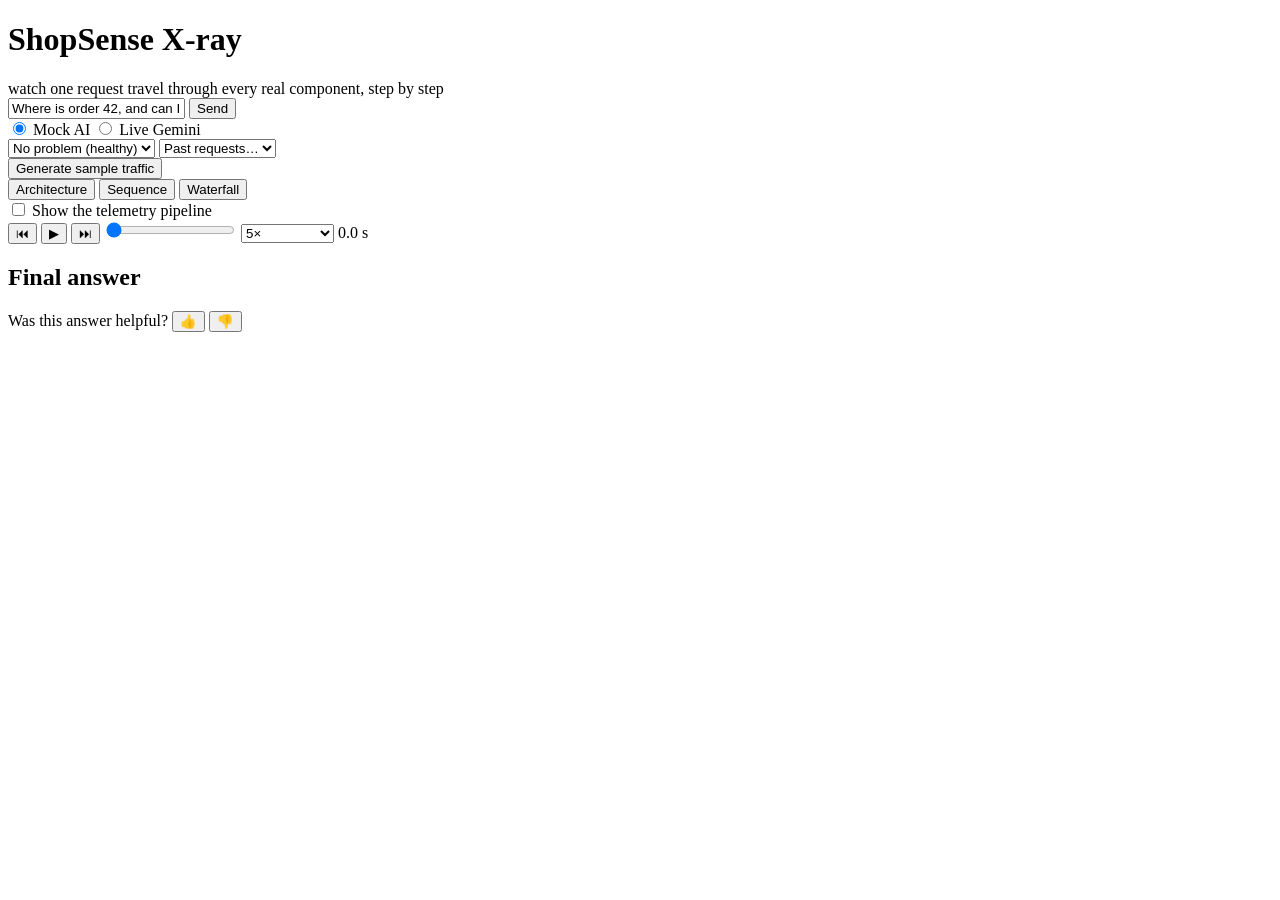
==== commit 51894a04: "feat(chaos): inject a problem from the UI, then find it with the telemetry Three switchable problems" ====
--- a/ui/index.html
+++ b/ui/index.html
@@ -19,6 +19,7 @@
       <label id="mode-mock" title="A built-in stand-in for the AI: free and needs no API key. Everything else (the services, database, traces, metrics and logs) is real."><input type="radio" name="llm-mode" value="mock" checked> Mock AI</label>
       <label id="mode-live" title="Calls the real Gemini model"><input type="radio" name="llm-mode" value="live"> Live Gemini</label>
     </div>
+    <select id="chaos" class="btn hidden" aria-label="Inject a problem" title="Break something on purpose, then find it with the traces, metrics and logs"><option value="">No problem (healthy)</option></select>
     <select id="history-select" class="btn" aria-label="Replay a past request" title="Replay a past request"><option value="">Past requests…</option></select>
   </form>
   <div class="chips-row">
